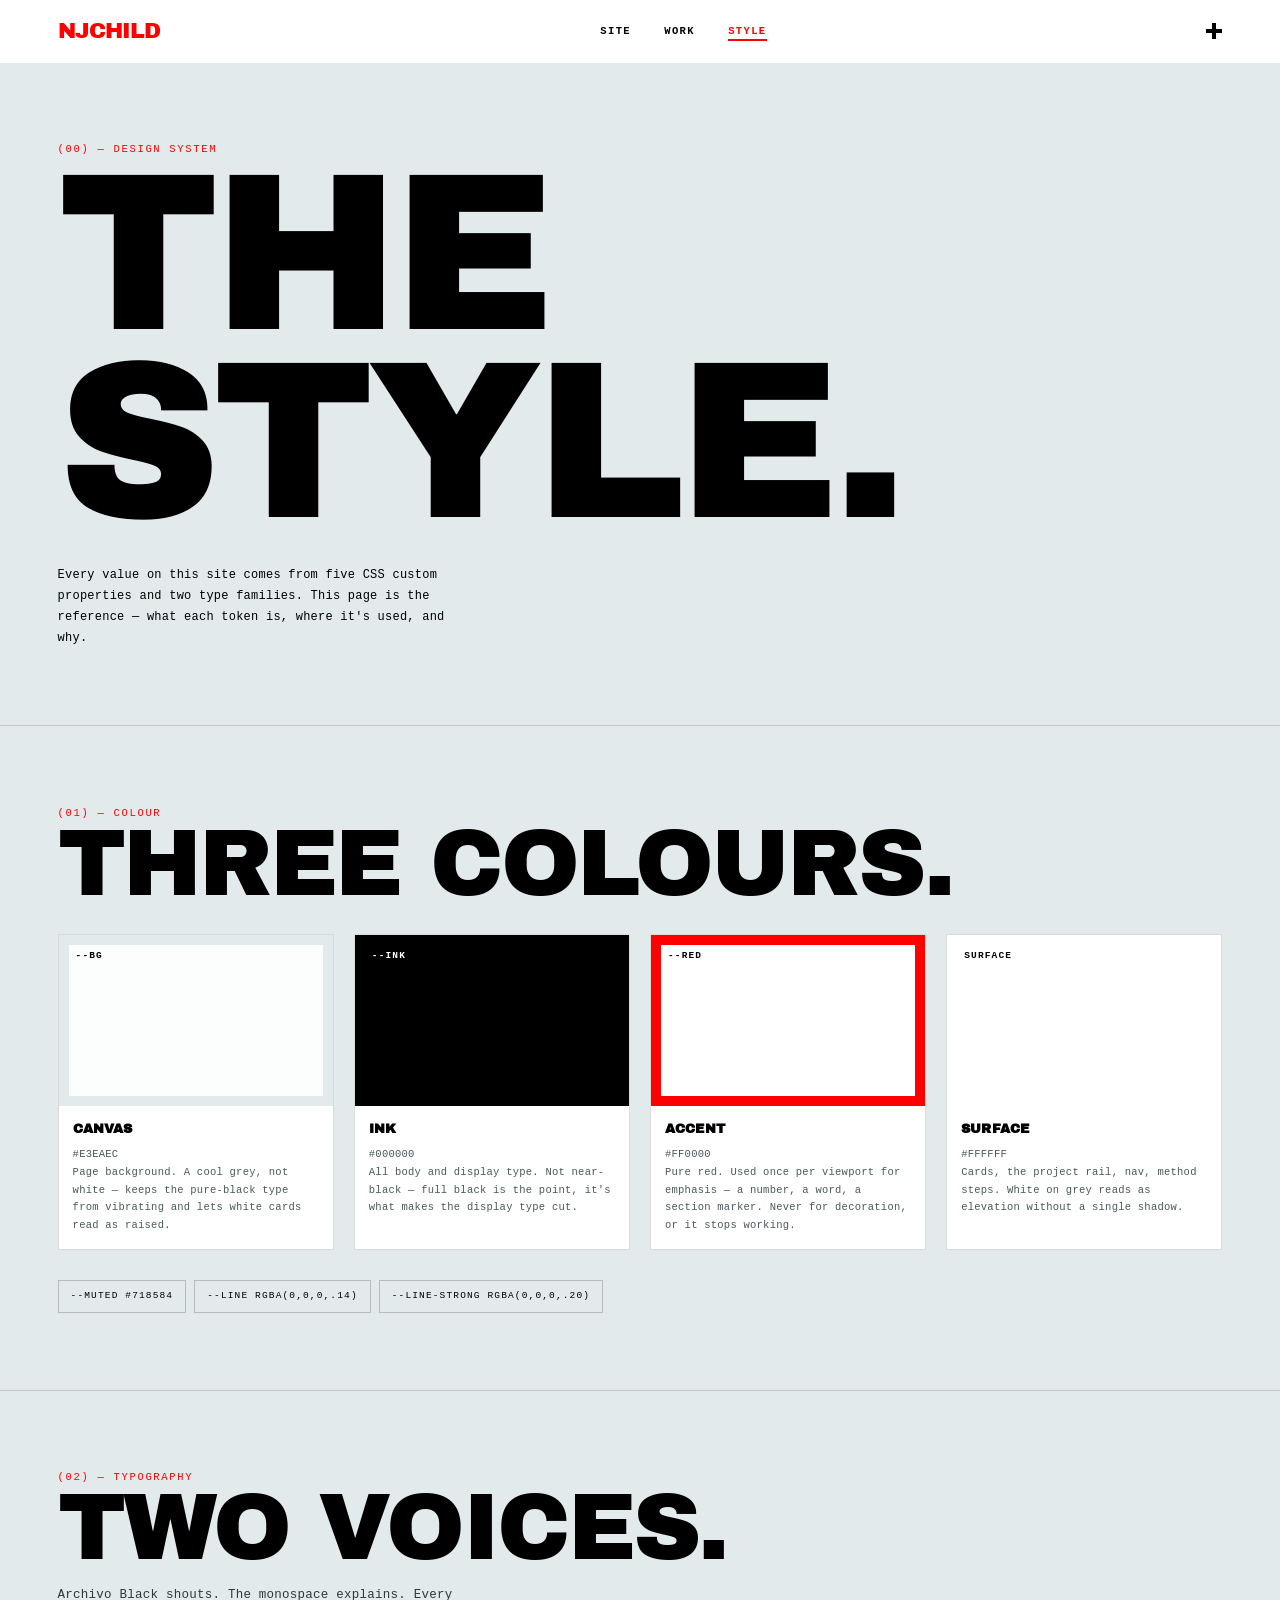
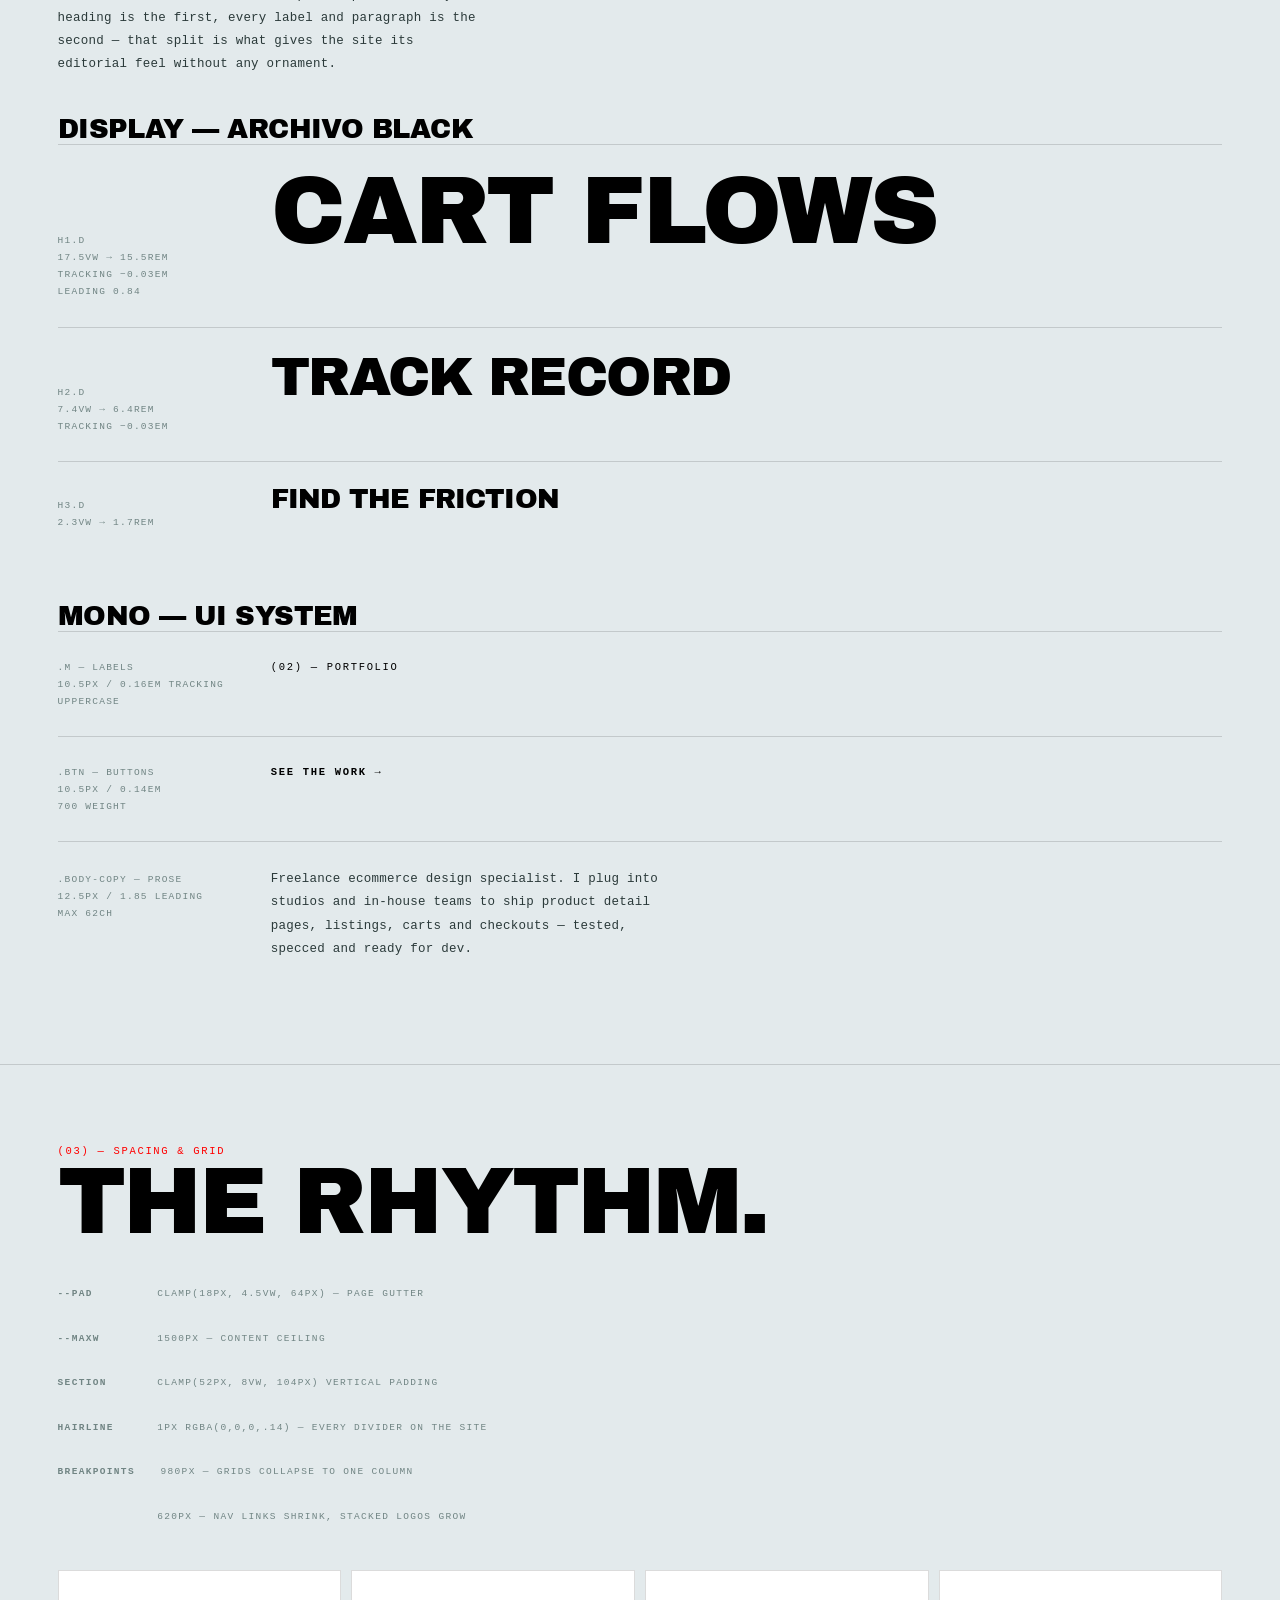
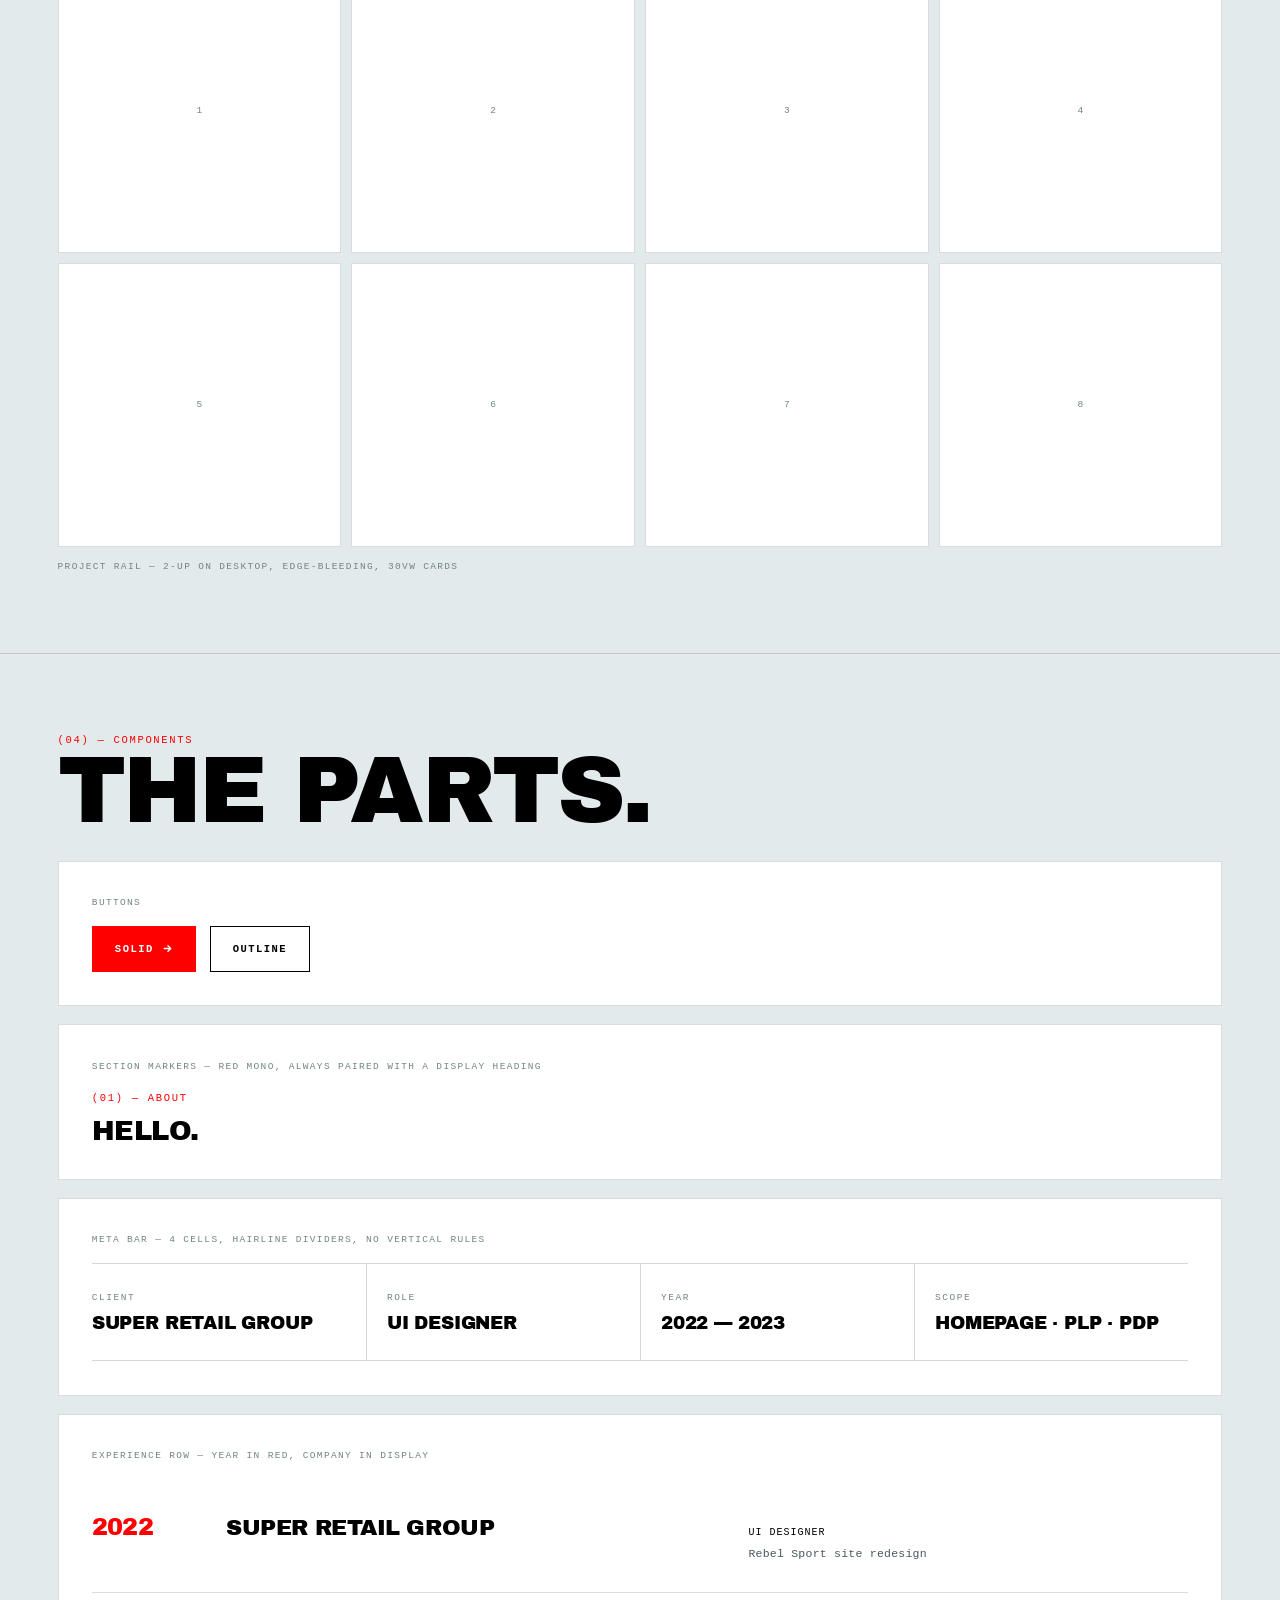
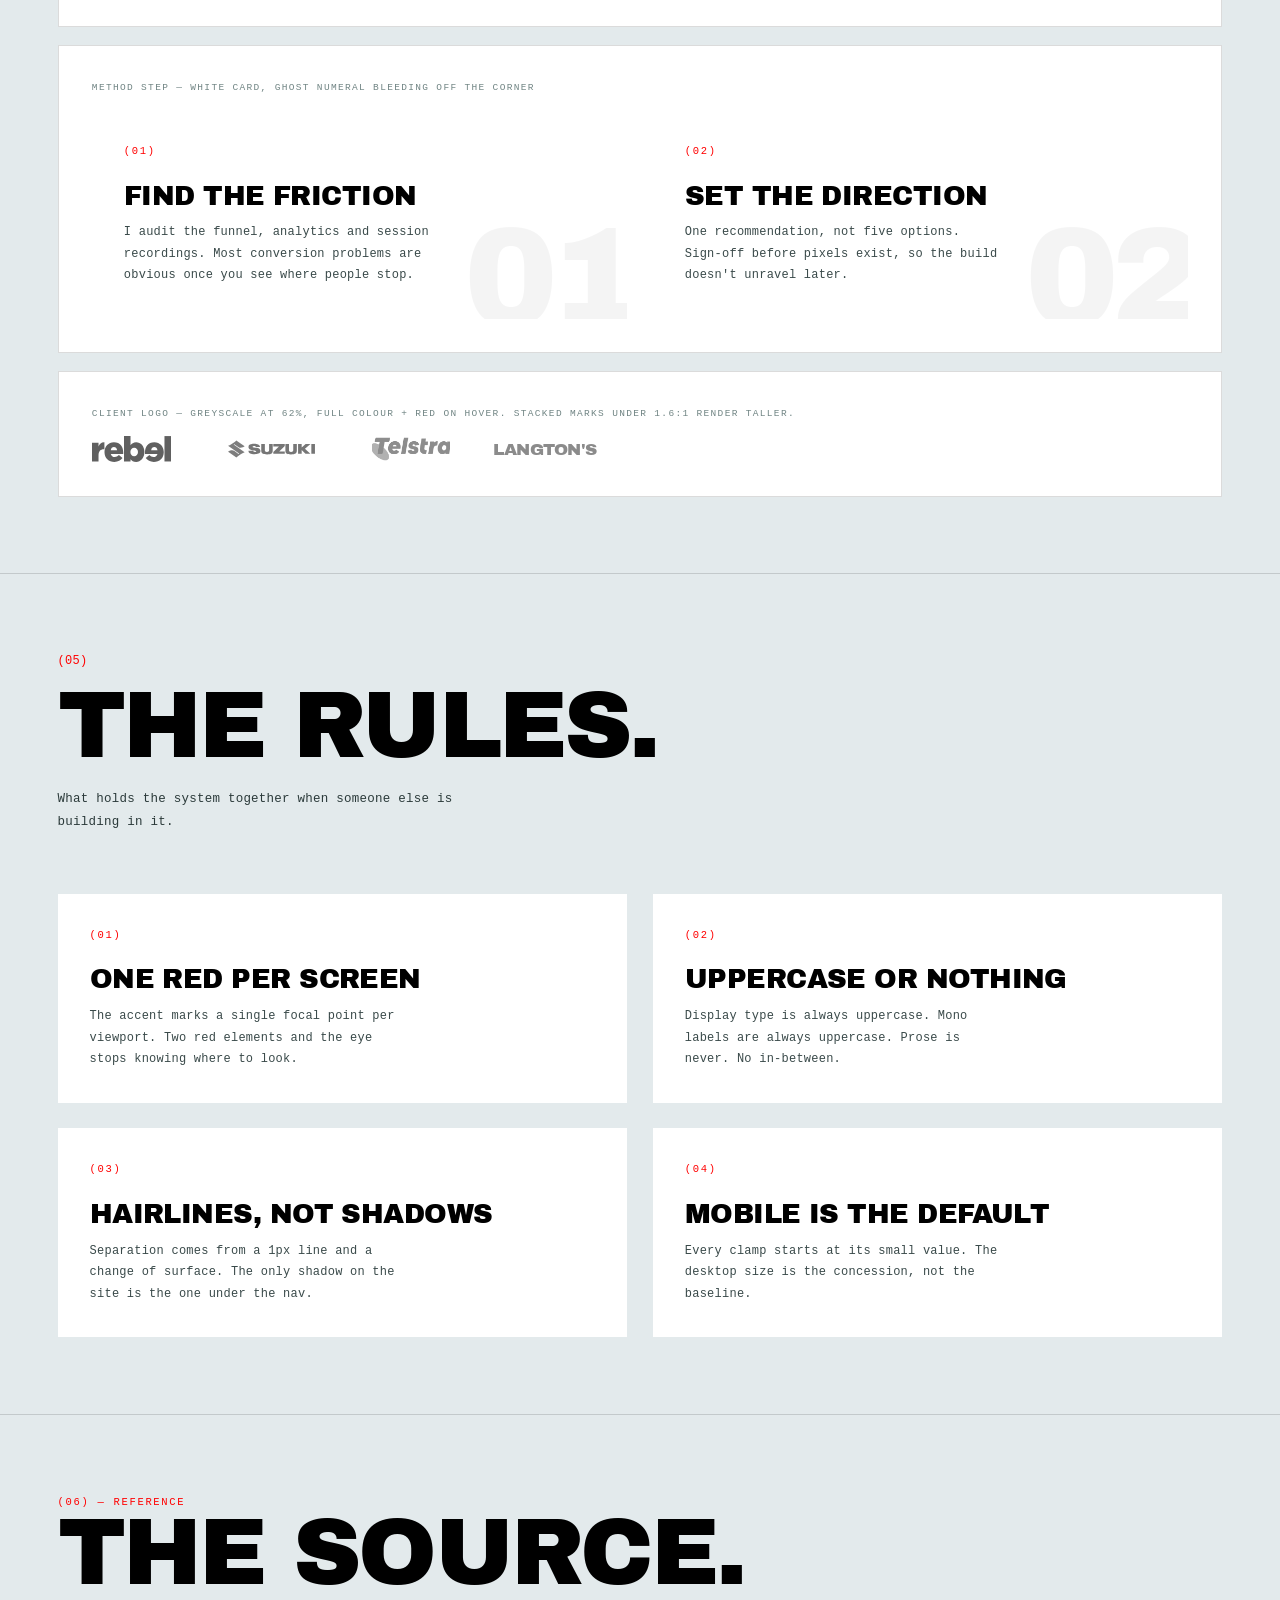
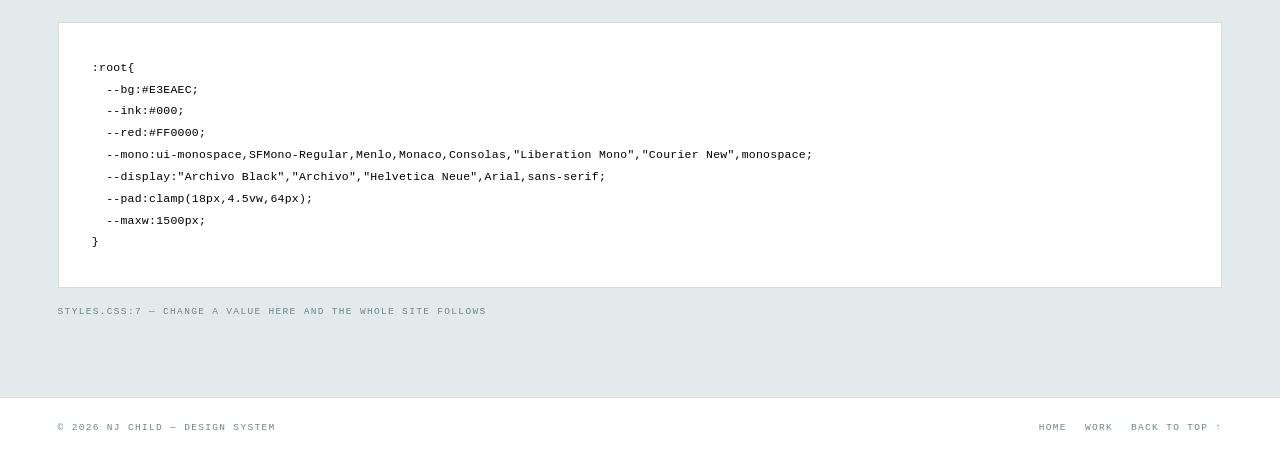
==== style.html @ f867e52c "Add design system / style guide page, link from footer" ====
<!doctype html>
<html lang="en">
<head>
<meta charset="utf-8" />
<meta name="viewport" content="width=device-width, initial-scale=1" />
<title>Design System — NJ Child</title>
<meta name="description" content="The design system behind the NJ Child portfolio: colour, typography, spacing, components and motion." />
<link rel="icon" href="favicon.svg" type="image/svg+xml" />
<meta name="theme-color" content="#E3EAEC" />
<link rel="preconnect" href="https://fonts.googleapis.com" />
<link rel="preconnect" href="https://fonts.gstatic.com" crossorigin />
<link href="https://fonts.googleapis.com/css2?family=Archivo+Black&family=Archivo:wght@400;500;600;700&display=swap" rel="stylesheet" />
<link rel="stylesheet" href="styles.css" />
<style>
/* ---- page-only additions for the style guide ---- */
.sg-sec{padding:clamp(44px,6vw,84px) 0;border-top:1px solid rgba(0,0,0,.14)}
.sg-sec:first-of-type{border-top:0}
.sg-label{margin-bottom:clamp(18px,2.4vw,30px)}

.swatch-grid{display:grid;grid-template-columns:repeat(auto-fit,minmax(190px,1fr));gap:clamp(12px,1.6vw,20px)}
.swatch{border:1px solid rgba(0,0,0,.14);background:#fff}
.swatch-chip{aspect-ratio:16/10;display:grid;place-items:end-start;padding:10px}
.swatch-chip b{font-family:var(--mono);font-size:9.5px;letter-spacing:.12em;text-transform:uppercase;background:rgba(255,255,255,.9);color:#000;padding:3px 7px}
.swatch-body{padding:12px 14px 14px}
.swatch-body strong{display:block;font-family:var(--display);text-transform:uppercase;font-size:13px;letter-spacing:.01em;margin-bottom:5px}
.swatch-body code{font-family:var(--mono);font-size:10.5px;color:#48595a;display:block;line-height:1.7}

.type-row{border-top:1px solid rgba(0,0,0,.14);padding:clamp(16px,2.2vw,26px) 0;display:grid;grid-template-columns:180px 1fr;gap:clamp(16px,2.6vw,36px);align-items:baseline}
@media(max-width:700px){.type-row{grid-template-columns:1fr;gap:6px}}
.type-meta{font-family:var(--mono);font-size:9.5px;letter-spacing:.13em;text-transform:uppercase;color:#718584;line-height:1.8}
.type-sample{overflow-wrap:anywhere}

.demo{border:1px solid rgba(0,0,0,.14);background:#fff;padding:clamp(20px,2.6vw,34px)}
.demo-row{display:flex;flex-wrap:wrap;gap:14px;align-items:center}
.demo + .demo{margin-top:clamp(12px,1.6vw,18px)}
.demo-cap{margin-top:16px;padding-top:12px;border-top:1px solid rgba(0,0,0,.1)}

.sg-bar{display:flex;align-items:center;gap:clamp(12px,2vw,26px);flex-wrap:wrap;padding:14px 0}
.sg-bar b{font-family:var(--mono);font-size:9.5px;letter-spacing:.14em;text-transform:uppercase;color:#718584;min-width:74px}

.grid-demo{display:grid;grid-template-columns:repeat(4,1fr);gap:10px}
.grid-demo div{background:#fff;border:1px solid rgba(0,0,0,.14);aspect-ratio:1;display:grid;place-items:center;font-family:var(--mono);font-size:9.5px;color:#718584}
@media(max-width:620px){.grid-demo{grid-template-columns:repeat(2,1fr)}}

.ramp{display:flex;flex-wrap:wrap;gap:8px}
.ramp span{
  font-family:var(--mono);font-size:9.5px;letter-spacing:.12em;text-transform:uppercase;
  border:1px solid rgba(0,0,0,.2);padding:7px 12px;
}
</style>
</head>
<body>

<header class="nav">
  <a class="nav-logo" href="index.html">NJCHILD</a>
  <nav aria-label="Primary">
    <ul class="nav-links">
      <li><a href="index.html">Site</a></li>
      <li><a href="index.html#work">Work</a></li>
      <li><a class="on" href="style.html">Style</a></li>
    </ul>
  </nav>
  <span class="px-mark" aria-hidden="true"></span>
</header>

<main>

  <!-- ============ INTRO ============ -->
  <section class="sg-sec">
    <div class="wrap">
      <span class="m red sg-label">(00) — Design system</span>
      <h1 class="d">The style.</h1>
      <p class="lede" style="margin-top:clamp(18px,2.4vw,28px);max-width:58ch">Every value on this site comes from five CSS custom properties and two type families. This page is the reference — what each token is, where it's used, and why.</p>
    </div>
  </section>

  <!-- ============ COLOUR ============ -->
  <section class="sg-sec">
    <div class="wrap">
      <div class="sg-label">
        <span class="m red">(01) — Colour</span>
        <h2 class="d">Three colours.</h2>
      </div>

      <div class="swatch-grid">
        <div class="swatch">
          <div class="swatch-chip" style="background:#E3EAEC"><b>--bg</b></div>
          <div class="swatch-body">
            <strong>Canvas</strong>
            <code>#E3EAEC</code>
            <code>Page background. A cool grey, not white — keeps the pure-black type from vibrating and lets white cards read as raised.</code>
          </div>
        </div>

        <div class="swatch">
          <div class="swatch-chip" style="background:#000"><b style="background:#000;color:#fff">--ink</b></div>
          <div class="swatch-body">
            <strong>Ink</strong>
            <code>#000000</code>
            <code>All body and display type. Not near-black — full black is the point, it's what makes the display type cut.</code>
          </div>
        </div>

        <div class="swatch">
          <div class="swatch-chip" style="background:#FF0000"><b style="background:#fff">--red</b></div>
          <div class="swatch-body">
            <strong>Accent</strong>
            <code>#FF0000</code>
            <code>Pure red. Used once per viewport for emphasis — a number, a word, a section marker. Never for decoration, or it stops working.</code>
          </div>
        </div>

        <div class="swatch">
          <div class="swatch-chip" style="background:#fff"><b>surface</b></div>
          <div class="swatch-body">
            <strong>Surface</strong>
            <code>#FFFFFF</code>
            <code>Cards, the project rail, nav, method steps. White on grey reads as elevation without a single shadow.</code>
          </div>
        </div>
      </div>

      <div class="ramp" style="margin-top:clamp(20px,2.6vw,30px)">
        <span>--muted #718584</span>
        <span>--line rgba(0,0,0,.14)</span>
        <span>--line-strong rgba(0,0,0,.20)</span>
      </div>
    </div>
  </section>

  <!-- ============ TYPE ============ -->
  <section class="sg-sec">
    <div class="wrap">
      <div class="sg-label">
        <span class="m red">(02) — Typography</span>
        <h2 class="d">Two voices.</h2>
        <p class="body-copy" style="margin-top:16px;max-width:56ch">Archivo Black shouts. The monospace explains. Every heading is the first, every label and paragraph is the second — that split is what gives the site its editorial feel without any ornament.</p>
      </div>

      <h3 class="d" style="margin:clamp(26px,3.4vw,40px) 0 0">Display — Archivo Black</h3>
      <div class="type-row">
        <span class="type-meta">h1.d<br />17.5vw → 15.5rem<br />tracking −0.03em<br />leading 0.84</span>
        <span class="d type-sample" style="font-size:clamp(2.6rem,9vw,6rem)">Cart flows</span>
      </div>
      <div class="type-row">
        <span class="type-meta">h2.d<br />7.4vw → 6.4rem<br />tracking −0.03em</span>
        <span class="d type-sample" style="font-size:clamp(1.6rem,5vw,3.4rem)">Track record</span>
      </div>
      <div class="type-row">
        <span class="type-meta">h3.d<br />2.3vw → 1.7rem</span>
        <span class="d type-sample" style="font-size:clamp(1.05rem,2.3vw,1.7rem)">Find the friction</span>
      </div>

      <h3 class="d" style="margin:clamp(30px,4vw,46px) 0 0">Mono — UI system</h3>
      <div class="type-row">
        <span class="type-meta">.m — labels<br />10.5px / 0.16em tracking<br />uppercase</span>
        <span class="m type-sample">(02) — Portfolio</span>
      </div>
      <div class="type-row">
        <span class="type-meta">.btn — buttons<br />10.5px / 0.14em<br />700 weight</span>
        <span class="m type-sample" style="font-weight:700">See the work →</span>
      </div>
      <div class="type-row">
        <span class="type-meta">.body-copy — prose<br />12.5px / 1.85 leading<br />max 62ch</span>
        <span class="body-copy type-sample" style="max-width:52ch">Freelance ecommerce design specialist. I plug into studios and in-house teams to ship product detail pages, listings, carts and checkouts — tested, specced and ready for dev.</span>
      </div>
    </div>
  </section>

  <!-- ============ SPACING ============ -->
  <section class="sg-sec">
    <div class="wrap">
      <div class="sg-label">
        <span class="m red">(03) — Spacing &amp; grid</span>
        <h2 class="d">The rhythm.</h2>
      </div>

      <div class="sg-bar"><b>--pad</b><span class="m-sm">clamp(18px, 4.5vw, 64px) — page gutter</span></div>
      <div class="sg-bar"><b>--maxw</b><span class="m-sm">1500px — content ceiling</span></div>
      <div class="sg-bar"><b>section</b><span class="m-sm">clamp(52px, 8vw, 104px) vertical padding</span></div>
      <div class="sg-bar"><b>hairline</b><span class="m-sm">1px rgba(0,0,0,.14) — every divider on the site</span></div>

      <div class="sg-bar"><b>breakpoints</b><span class="m-sm">980px — grids collapse to one column</span></div>
      <div class="sg-bar"><b></b><span class="m-sm">620px — nav links shrink, stacked logos grow</span></div>

      <div class="grid-demo" style="margin-top:clamp(20px,2.6vw,30px)">
        <div>1</div><div>2</div><div>3</div><div>4</div>
        <div>5</div><div>6</div><div>7</div><div>8</div>
      </div>
      <p class="m-sm" style="margin-top:12px">Project rail — 2-up on desktop, edge-bleeding, 30vw cards</p>
    </div>
  </section>

  <!-- ============ COMPONENTS ============ -->
  <section class="sg-sec">
    <div class="wrap">
      <div class="sg-label">
        <span class="m red">(04) — Components</span>
        <h2 class="d">The parts.</h2>
      </div>

      <div class="demo">
        <span class="m-sm" style="display:block;margin-bottom:14px">Buttons</span>
        <div class="demo-row">
          <a class="btn btn-solid" href="#">Solid <svg viewBox="0 0 24 24" fill="none" stroke="currentColor" stroke-width="3" stroke-linecap="round" stroke-linejoin="round"><path d="M5 12h14M13 6l6 6-6 6"/></svg></a>
          <a class="btn" href="#">Outline</a>
        </div>
      </div>

      <div class="demo">
        <span class="m-sm" style="display:block;margin-bottom:14px">Section markers — red mono, always paired with a display heading</span>
        <span class="m red" style="display:block">(01) — About</span>
        <h3 class="d" style="margin-top:10px">Hello.</h3>
      </div>

      <div class="demo">
        <span class="m-sm" style="display:block;margin-bottom:14px">Meta bar — 4 cells, hairline dividers, no vertical rules</span>
        <dl class="meta-bar" style="margin-top:0">
          <div><dt>Client</dt><dd>Super Retail Group</dd></div>
          <div><dt>Role</dt><dd>UI Designer</dd></div>
          <div><dt>Year</dt><dd>2022 — 2023</dd></div>
          <div><dt>Scope</dt><dd>Homepage · PLP · PDP</dd></div>
        </dl>
      </div>

      <div class="demo">
        <span class="m-sm" style="display:block;margin-bottom:14px">Experience row — year in red, company in display</span>
        <div class="xp" style="border-top:0">
          <div class="xp-row">
            <span class="xp-year">2022</span>
            <span class="xp-co">Super Retail Group</span>
            <span class="xp-role"><b>UI Designer</b>Rebel Sport site redesign</span>
          </div>
        </div>
      </div>

      <div class="demo">
        <span class="m-sm" style="display:block;margin-bottom:14px">Method step — white card, ghost numeral bleeding off the corner</span>
        <div class="steps">
          <div class="step">
            <span class="step-ghost" aria-hidden="true">01</span>
            <span class="m red step-n">(01)</span>
            <h3 class="d">Find the friction</h3>
            <p>I audit the funnel, analytics and session recordings. Most conversion problems are obvious once you see where people stop.</p>
          </div>
          <div class="step">
            <span class="step-ghost" aria-hidden="true">02</span>
            <span class="m red step-n">(02)</span>
            <h3 class="d">Set the direction</h3>
            <p>One recommendation, not five options. Sign-off before pixels exist, so the build doesn't unravel later.</p>
          </div>
        </div>
      </div>

      <div class="demo">
        <span class="m-sm" style="display:block;margin-bottom:14px">Client logo — greyscale at 62%, full colour + red on hover. Stacked marks under 1.6:1 render taller.</span>
        <ul class="logos" style="margin:0">
          <li data-logo="rebel-sport"><span>Rebel Sport</span></li>
          <li data-logo="suzuki"><span>Suzuki</span></li>
          <li data-logo="telstra"><span>Telstra</span></li>
          <li data-logo="langtons"><span>Langton's</span></li>
        </ul>
      </div>
    </div>
  </section>

  <!-- ============ PRINCIPLES ============ -->
  <section class="sg-sec">
    <div class="wrap">
      <div class="sec-head">
        <span class="sec-num">(05)</span>
        <div>
          <h2 class="d">The rules.</h2>
          <p class="body-copy sec-sub">What holds the system together when someone else is building in it.</p>
        </div>
      </div>

      <div class="steps">
        <div class="step">
          <span class="m red step-n">(01)</span>
          <h3 class="d">One red per screen</h3>
          <p>The accent marks a single focal point per viewport. Two red elements and the eye stops knowing where to look.</p>
        </div>
        <div class="step">
          <span class="m red step-n">(02)</span>
          <h3 class="d">Uppercase or nothing</h3>
          <p>Display type is always uppercase. Mono labels are always uppercase. Prose is never. No in-between.</p>
        </div>
        <div class="step">
          <span class="m red step-n">(03)</span>
          <h3 class="d">Hairlines, not shadows</h3>
          <p>Separation comes from a 1px line and a change of surface. The only shadow on the site is the one under the nav.</p>
        </div>
        <div class="step">
          <span class="m red step-n">(04)</span>
          <h3 class="d">Mobile is the default</h3>
          <p>Every clamp starts at its small value. The desktop size is the concession, not the baseline.</p>
        </div>
      </div>
    </div>
  </section>

  <!-- ============ TOKENS ============ -->
  <section class="sg-sec">
    <div class="wrap">
      <div class="sg-label">
        <span class="m red">(06) — Reference</span>
        <h2 class="d">The source.</h2>
      </div>
      <div class="demo">
        <pre style="font-family:var(--mono);font-size:11.5px;line-height:1.9;margin:0;overflow-x:auto">:root{
  --bg:#E3EAEC;
  --ink:#000;
  --red:#FF0000;
  --mono:ui-monospace,SFMono-Regular,Menlo,Monaco,Consolas,"Liberation Mono","Courier New",monospace;
  --display:"Archivo Black","Archivo","Helvetica Neue",Arial,sans-serif;
  --pad:clamp(18px,4.5vw,64px);
  --maxw:1500px;
}</pre>
      </div>
      <p class="m-sm" style="margin-top:16px">styles.css:7 — change a value here and the whole site follows</p>
    </div>
  </section>

</main>

<footer>
  <div class="foot-in">
    <span>© 2026 NJ Child — Design System</span>
    <ul class="foot-links">
      <li><a href="index.html">Home</a></li>
      <li><a href="index.html#work">Work</a></li>
      <li><a href="index.html#hero">Back to top ↑</a></li>
    </ul>
  </div>
</footer>

<script>
(function(){
  var EXTS = ['svg', 'avif', 'png', 'webp', 'jpg', 'jpeg'];
  document.querySelectorAll('[data-logo]').forEach(function (li) {
    var slug = li.getAttribute('data-logo');
    (function tryAt (i) {
      if (i >= EXTS.length) return;
      var img = new Image();
      img.alt = '';
      img.onload = function () {
        li.prepend(img);
        img.loading = 'lazy';
        li.classList.add('has-img');
        if (img.naturalWidth / img.naturalHeight < 1.6) li.classList.add('is-stacked');
      };
      img.onerror = function () { tryAt(i + 1); };
      img.src = 'images/logos/' + slug + '.' + EXTS[i];
    })(0);
  });
})();
</script>

</body>
</html>
---- styles.css ----
/* =========================================================
   NJ CHILD — Freelance Ecommerce Design Specialist
   Design system matched to reference:
   bg #E3EAEC · accent #FF0000 · Archivo Black display · mono body
   ========================================================= */

:root{
  --bg:#E3EAEC;
  --ink:#000;
  --red:#FF0000;
  --mono:ui-monospace,SFMono-Regular,Menlo,Monaco,Consolas,"Liberation Mono","Courier New",monospace;
  --display:"Archivo Black","Archivo","Helvetica Neue",Arial,sans-serif;
  --pad:clamp(18px,4.5vw,64px);
  --maxw:1500px;
}

*{box-sizing:border-box;margin:0;padding:0}
html{scroll-behavior:smooth;-webkit-text-size-adjust:100%}
body{
  background:var(--bg);color:var(--ink);
  font-family:var(--mono);font-size:12px;line-height:1.75;
  letter-spacing:.02em;overflow-x:hidden;
  -webkit-font-smoothing:antialiased;
}
img{max-width:100%;display:block}
a{color:inherit;text-decoration:none}
button{font:inherit;color:inherit}
::selection{background:var(--red);color:#fff}

/* display type — the signature look */
.d{
  font-family:var(--display);font-weight:400;text-transform:uppercase;
  letter-spacing:-.03em;line-height:.84;word-break:break-word;
}
h1.d{font-size:clamp(3.4rem,17.5vw,15.5rem)}
h2.d{font-size:clamp(2.1rem,7.4vw,6.4rem)}
h3.d{font-size:clamp(1.05rem,2.3vw,1.7rem);letter-spacing:-.02em;line-height:1.02}
sup.reg{font-size:.13em;vertical-align:super;color:var(--red);letter-spacing:0;margin-left:.02em}

/* mono utility type */
.m{font-family:var(--mono);text-transform:uppercase;letter-spacing:.16em;font-size:10.5px}
.m-sm{font-family:var(--mono);text-transform:uppercase;letter-spacing:.14em;font-size:9.5px;color:#718584}
.red{color:var(--red)}
.body-copy{font-size:12.5px;line-height:1.85;color:#2b3a3a;max-width:52ch}
.body-copy+.body-copy{margin-top:1.1em}

.wrap{max-width:var(--maxw);margin:0 auto;padding-inline:var(--pad)}
.sr{position:absolute;width:1px;height:1px;overflow:hidden;clip:rect(0 0 0 0);white-space:nowrap}

/* ---------- NAV ---------- */
.nav{
  position:sticky;top:0;z-index:60;background:#fff;
  display:flex;align-items:center;justify-content:space-between;
  padding:12px var(--pad);gap:20px;
}
.nav-logo{
  font-family:var(--display);font-size:clamp(15px,2.2vw,22px);
  text-transform:uppercase;letter-spacing:-.04em;color:var(--red);flex:none;
}
.nav-links{display:flex;gap:clamp(14px,2.6vw,34px);list-style:none}
.nav-links a{
  font-family:var(--mono);text-transform:uppercase;letter-spacing:.13em;
  font-size:10.5px;font-weight:700;color:var(--ink);position:relative;padding-block:3px;
  transition:color .2s;
}
.nav-links a::after{
  content:"";position:absolute;left:0;bottom:-1px;height:2px;width:0;
  background:var(--red);transition:width .25s cubic-bezier(.2,.8,.2,1);
}
.nav-links a:hover,.nav-links a.on{color:var(--red)}
.nav-links a:hover::after,.nav-links a.on::after{width:100%}
.px-mark{width:16px;height:16px;flex:none;position:relative}
.px-mark::before,.px-mark::after{
  content:"";position:absolute;background:var(--ink);
}
.px-mark::before{left:0;top:6px;width:16px;height:4px}
.px-mark::after{left:6px;top:0;width:4px;height:16px}

/* ---------- HERO ---------- */
.hero{position:relative;padding:clamp(40px,6vw,80px) 0 clamp(28px,4vw,52px);overflow:hidden}
.hero h1{position:relative;z-index:2}

h2.hero-headline{
  font-size:clamp(1.05rem,2.9vw,2.35rem);line-height:1.06;letter-spacing:-.02em;
  max-width:34ch;margin:clamp(26px,3.4vw,44px) 0 0 auto;
  text-align:right;position:relative;z-index:4;
}
h2.hero-headline .red{color:var(--red)}
.hero-cta{display:flex;flex-wrap:wrap;gap:10px;margin-top:clamp(26px,3.4vw,44px)}

.btn{
  display:inline-flex;align-items:center;gap:8px;cursor:pointer;
  font-family:var(--mono);text-transform:uppercase;letter-spacing:.14em;
  font-size:10.5px;font-weight:700;padding:13px 22px;
  border:1.5px solid var(--ink);background:transparent;color:var(--ink);
  transition:background .2s,color .2s,border-color .2s,transform .2s;
}
.btn:hover{background:var(--ink);color:var(--bg)}
.btn-solid{background:var(--red);border-color:var(--red);color:#fff}
.btn-solid:hover{background:var(--ink);border-color:var(--ink);color:var(--bg)}
.btn svg{width:11px;height:11px}

.scroll-cue{
  display:flex;flex-direction:column;align-items:center;gap:8px;
  margin-top:clamp(34px,5vw,60px);font-family:var(--mono);
  text-transform:uppercase;letter-spacing:.28em;font-size:9.5px;color:#718584;
}
.scroll-cue i{width:9px;height:9px;background:#a9b9b9;display:block;animation:dn 1.8s ease-in-out infinite}
@keyframes dn{0%,100%{transform:translateY(0);opacity:.45}50%{transform:translateY(7px);opacity:1}}

/* ---------- SECTIONS ---------- */
section{position:relative;padding:clamp(52px,8vw,104px) 0}
.sec-head{margin-bottom:clamp(30px,5vw,60px)}
.sec-num{color:var(--red);margin-bottom:14px;display:block}
.sec-sub{margin-top:clamp(14px,2vw,22px);max-width:60ch}
.hr{height:1px;background:rgba(0,0,0,.14);border:0}

/* ---------- ABOUT ---------- */
.about-cols{display:grid;grid-template-columns:1.15fr .85fr;gap:clamp(24px,4vw,64px);align-items:start}
.about-copy h3.d{margin-bottom:clamp(16px,2vw,24px)}
.about-body{display:grid;grid-template-columns:1fr 1fr;gap:clamp(18px,3vw,40px)}
.frame{
  background:#fff;padding:clamp(10px,1.4vw,18px);
}
.frame-in{
  aspect-ratio:4/5;background:linear-gradient(150deg,#d3dade,#b9c3c6);
  display:grid;place-items:center;overflow:hidden;
}
.frame-in span{
  font-family:var(--display);font-size:clamp(3rem,9vw,6.5rem);
  text-transform:uppercase;letter-spacing:-.05em;color:rgba(0,0,0,.14);
}
/* client logo strip — uses real logo files when present, wordmark otherwise */
.client-strip{margin-top:clamp(30px,4vw,52px);padding-top:24px;border-top:1px solid rgba(0,0,0,.14)}
.client-label{display:block;margin-bottom:18px}
.logos{
  list-style:none;display:flex;flex-wrap:wrap;
  gap:clamp(16px,2.6vw,38px) clamp(20px,3.4vw,48px);
  align-items:center;
}
.logos li{display:flex;align-items:center;min-height:26px}
.logos img{
  height:clamp(18px,2vw,26px);width:auto;object-fit:contain;
  filter:grayscale(1) contrast(1.15);opacity:.62;
  transition:opacity .2s,filter .2s;
}
.logos li.is-stacked img{height:clamp(26px,3vw,36px)}
.logos li:hover img{opacity:1;filter:grayscale(0) contrast(1)}
.logos span{
  font-family:var(--display);text-transform:uppercase;
  font-size:clamp(11px,1.45vw,17px);letter-spacing:-.03em;line-height:1;
  color:var(--ink);opacity:.55;white-space:nowrap;
  transition:opacity .2s,color .2s;
}
.logos li:hover span{opacity:1;color:var(--red)}
/* once a real logo file loads, hide the text wordmark */
.logos li.has-img span{display:none}
.logos li:not(.has-img) span{opacity:.45}

/* ---------- WORK — horizontal rail ---------- */
.rail-wrap{margin-inline:calc(var(--pad) * -1);padding-inline:var(--pad)}
.rail{
  display:flex;gap:clamp(12px,1.6vw,22px);
  overflow-x:auto;scroll-snap-type:x mandatory;
  padding-bottom:14px;scrollbar-width:thin;
  scrollbar-color:rgba(0,0,0,.3) transparent;
}
.rail::-webkit-scrollbar{height:5px}
.rail::-webkit-scrollbar-track{background:rgba(0,0,0,.08)}
.rail::-webkit-scrollbar-thumb{background:var(--red)}
.rail-item{flex:none;width:clamp(230px,30vw,420px);scroll-snap-align:start;position:relative}
/* the shot link stretches over the whole card, so title + blurb are clickable too */
.rail-shot{position:static}
.rail-shot::after{content:"";position:absolute;inset:0;z-index:3}
.rail-shot:focus-visible::after{outline:2px solid var(--red);outline-offset:3px}
.rail-shot{
  display:block;aspect-ratio:1;background:#fff;padding:clamp(8px,1.1vw,14px);
  transition:transform .3s cubic-bezier(.2,.8,.2,1);
}
.rail-item:hover .rail-shot{transform:translateY(-5px)}
.rail-in{
  aspect-ratio:1;position:relative;display:grid;place-items:center;overflow:hidden;
  background:linear-gradient(150deg,#cfd8db,#aab6ba);
  font-family:var(--display);font-size:clamp(1.6rem,4vw,2.6rem);
  text-transform:uppercase;letter-spacing:-.04em;color:rgba(0,0,0,.2);
  text-align:center;padding:10px;
}
.rail-in img{position:absolute;inset:0;width:100%;height:100%;object-fit:cover;z-index:1}
.rail-in:has(img){font-size:0;padding:0}
.rail-cap{display:flex;flex-wrap:wrap;gap:5px;align-items:center;margin-top:12px}
.rail-cap b{
  font-family:var(--display);font-size:12.5px;text-transform:uppercase;
  letter-spacing:.01em;font-weight:400;
}
.rail-cap span{font-family:var(--mono);text-transform:uppercase;letter-spacing:.13em;font-size:9px;color:#718584}
.rail-desc{margin-top:6px;font-size:11.5px;line-height:1.7;color:#2b3a3a;max-width:40ch}
.rail-go{
  flex:none;margin-left:auto;font-style:normal;font-family:var(--mono);
  text-transform:uppercase;letter-spacing:.13em;font-size:9px;
  color:var(--red);opacity:0;transform:translateX(-4px);
  transition:opacity .2s,transform .2s;
}
.rail-item:hover .rail-go,.rail-shot:focus-visible~.rail-cap .rail-go{opacity:1;transform:none}
.rail-hint{margin-top:18px}
.rail-item .rail-cap{transition:color .2s}
.rail-item:hover .rail-cap b{color:var(--red)}

/* ---------- CASE STUDY PAGES ---------- */
.case-nav{
  display:flex;justify-content:space-between;align-items:center;gap:16px;
  padding:20px var(--pad);background:#fff;border-bottom:1px solid var(--line);
}
.case-nav a{
  font-family:var(--mono);text-transform:uppercase;letter-spacing:.14em;
  font-size:10.5px;font-weight:700;transition:color .2s;
}
.case-nav a:hover{color:var(--red)}
.case-nav .mid{color:#718584}

.case-hero{padding:clamp(34px,5vw,64px) 0 clamp(26px,3.4vw,44px)}
.case-hero h1{margin-top:clamp(14px,2vw,22px)}
.case-hero .case-sub{
  margin-top:clamp(18px,2.4vw,30px);max-width:58ch;
}

.meta-bar{
  display:grid;grid-template-columns:repeat(4,1fr);
  border-top:1px solid rgba(0,0,0,.16);border-bottom:1px solid rgba(0,0,0,.16);
}
.meta-bar div{padding:clamp(16px,2.2vw,26px) clamp(10px,1.6vw,20px);border-left:1px solid rgba(0,0,0,.16)}
.meta-bar div:first-child{border-left:0;padding-left:0}
.meta-bar dt{
  font-family:var(--mono);text-transform:uppercase;letter-spacing:.16em;
  font-size:9.5px;color:#718584;margin-bottom:7px;
}
.meta-bar dd{
  font-family:var(--display);text-transform:uppercase;
  font-size:clamp(.85rem,1.7vw,1.15rem);letter-spacing:-.01em;line-height:1.15;margin:0;
}

.case-sec{padding:clamp(38px,6vw,80px) 0}
.case-sec h2{margin-bottom:clamp(16px,2.4vw,26px)}
.case-sec .body-copy{max-width:62ch}

.shots{display:grid;grid-template-columns:repeat(2,1fr);gap:clamp(12px,1.8vw,22px);margin-top:clamp(20px,3vw,34px)}
.shots.one{grid-template-columns:1fr}
.shot-cell{
  background:#fff;padding:clamp(9px,1.2vw,16px);
  transition:transform .3s cubic-bezier(.2,.8,.2,1);
}
.shot-cell:hover{transform:translateY(-4px)}
.shot-cell-in{
  aspect-ratio:4/3;position:relative;overflow:hidden;
  background:linear-gradient(150deg,#cfd8db,#aab6ba);
  display:grid;place-items:center;text-align:center;padding:12px;
}
.shot-cell-in img{position:absolute;inset:0;width:100%;height:100%;object-fit:cover;z-index:1}
.shot-cell-in .shot-file{
  font-family:var(--mono);text-transform:uppercase;letter-spacing:.12em;
  font-size:10px;color:rgba(0,0,0,.34);
}
/* real image present → hide the filename placeholder */
.shot-cell-in:has(img) .shot-file{display:none}
.shot-cell figcaption{
  font-family:var(--mono);text-transform:uppercase;letter-spacing:.12em;
  font-size:9px;color:#718584;margin-top:10px;
}

.approach{display:grid;grid-template-columns:repeat(2,1fr);gap:clamp(14px,2vw,26px);margin-top:clamp(20px,3vw,34px)}
.approach div{background:#fff;padding:clamp(18px,2.4vw,28px)}
.approach .m.red{display:block;margin-bottom:14px}
.approach p{font-size:12px;line-height:1.8;color:#3a4a4a;margin-top:10px}

.outcome{background:#fff;padding:clamp(24px,3.4vw,44px);margin-top:clamp(20px,3vw,34px)}
.outcome ul{list-style:none;margin-top:18px;display:grid;gap:14px}
.outcome li{
  display:grid;grid-template-columns:auto 1fr;gap:14px;align-items:start;
  font-size:12.5px;line-height:1.8;color:#2b3a3a;
  padding-top:14px;border-top:1px solid rgba(0,0,0,.12);
}
.outcome li:first-child{padding-top:0;border-top:0}
.outcome li b{color:var(--red);font-family:var(--display);font-size:13px;letter-spacing:0}

.case-foot{
  display:flex;flex-wrap:wrap;justify-content:space-between;align-items:center;gap:16px;
  padding:clamp(26px,4vw,44px) 0 0;margin-top:clamp(26px,4vw,48px);
  border-top:1px solid rgba(0,0,0,.16);
}
.case-foot a{
  font-family:var(--display);text-transform:uppercase;
  font-size:clamp(1.1rem,3vw,2rem);letter-spacing:-.03em;line-height:1;
  transition:color .2s;
}
.case-foot a:hover{color:var(--red)}

@media(max-width:760px){
  .meta-bar{grid-template-columns:1fr 1fr}
  .meta-bar div:nth-child(odd){border-left:0;padding-left:0}
  .meta-bar div:nth-child(n+3){border-top:1px solid rgba(0,0,0,.16)}
  .shots,.approach{grid-template-columns:1fr}
  .case-nav .mid{display:none}
}

/* ---------- EXPERIENCE ---------- */
.xp{border-top:1px solid rgba(0,0,0,.14)}
.xp-row{
  display:grid;grid-template-columns:96px 1.1fr 1fr;gap:clamp(14px,3vw,40px);
  align-items:baseline;padding:clamp(18px,2.4vw,28px) 0;
  border-bottom:1px solid rgba(0,0,0,.14);
  transition:background .2s,padding-left .25s;
}
.xp-row:hover{background:rgba(255,255,255,.5);padding-left:14px}
.xp-year{font-family:var(--display);font-size:clamp(1rem,2.2vw,1.5rem);letter-spacing:-.03em;color:var(--red)}
.xp-co{font-family:var(--display);font-size:clamp(.95rem,2.1vw,1.4rem);text-transform:uppercase;letter-spacing:-.02em;line-height:1}
.xp-role{font-size:11.5px;line-height:1.7;color:#48595a}
.xp-role b{display:block;color:var(--ink);font-weight:400;letter-spacing:.1em;text-transform:uppercase;font-size:10px;margin-bottom:3px}

/* ---------- METHOD ---------- */
.steps{display:grid;grid-template-columns:repeat(2,1fr);gap:clamp(14px,2vw,26px)}
.step{
  background:#fff;padding:clamp(20px,2.6vw,32px);
  position:relative;overflow:hidden;
  transition:transform .28s cubic-bezier(.2,.8,.2,1);
}
.step:hover{transform:translateY(-4px)}
.step-n{color:var(--red);display:block;margin-bottom:clamp(14px,2vw,22px)}
.step p{margin-top:12px;font-size:12px;line-height:1.8;color:#3a4a4a;max-width:44ch}
.step-ghost{
  position:absolute;right:-8px;bottom:-30px;pointer-events:none;
  font-family:var(--display);font-size:clamp(5rem,11vw,10rem);
  letter-spacing:-.06em;line-height:1;color:rgba(0,0,0,.045);
}

/* ---------- CONTACT ---------- */
.contact{background:#fff}
.contact-grid{display:grid;grid-template-columns:1.1fr .9fr;gap:clamp(26px,4vw,64px);align-items:start}
.contact-list{list-style:none;margin-top:clamp(24px,3vw,40px);border-top:1px solid rgba(0,0,0,.14)}
.contact-list a{
  display:flex;align-items:baseline;gap:16px;padding:16px 0;
  border-bottom:1px solid rgba(0,0,0,.14);
  font-family:var(--display);font-size:clamp(.95rem,2.5vw,1.55rem);
  text-transform:uppercase;letter-spacing:-.02em;line-height:1.1;
  transition:color .2s,padding-left .22s;word-break:break-word;
}
.contact-list a:hover{color:var(--red);padding-left:12px}
.contact-list small{
  font-family:var(--mono);text-transform:uppercase;letter-spacing:.15em;
  font-size:9.5px;color:#718584;min-width:70px;flex:none;font-weight:400;
}
.contact-box{background:var(--bg);padding:clamp(20px,2.6vw,32px)}
.contact-box ol{margin:16px 0 0;padding-left:18px;font-size:11.5px;line-height:1.9;color:#2b3a3a}
.contact-box li{margin-bottom:6px}
.contact-box .note{margin-top:20px;font-size:11px;line-height:1.8;color:#48595a}

/* ---------- FOOTER ---------- */
footer{background:#fff;border-top:1px solid rgba(0,0,0,.14);padding:22px 0}
.foot-in{
  max-width:var(--maxw);margin:0 auto;padding-inline:var(--pad);
  display:flex;flex-wrap:wrap;gap:14px;align-items:center;justify-content:space-between;
  font-family:var(--mono);text-transform:uppercase;letter-spacing:.14em;font-size:9.5px;
  color:#718584;
}
.foot-links{display:flex;gap:18px;list-style:none}
.foot-links a{transition:color .2s}
.foot-links a:hover{color:var(--red)}

/* ---------- reveal ---------- */
.rv{opacity:0;transform:translateY(20px);transition:opacity .65s cubic-bezier(.2,.8,.2,1),transform .65s cubic-bezier(.2,.8,.2,1)}
.rv.in{opacity:1;transform:none}

/* ---------- responsive ---------- */
@media(max-width:980px){
  .about-cols,.contact-grid,.about-body{grid-template-columns:1fr}
  .hero-headline{margin-top:clamp(22px,3vw,34px);max-width:none}
  .xp-row{grid-template-columns:78px 1fr;row-gap:5px}
  .xp-role{grid-column:2}
  .steps{grid-template-columns:1fr}
}
@media(max-width:620px){
  .nav-links{gap:12px}
  .nav-links a{font-size:9px;letter-spacing:.08em}
  .px-mark{display:none}
  .contact-list a{flex-direction:column;gap:4px}
  .contact-list small{min-width:0}
  .rail-item{width:74vw}
}
@media(prefers-reduced-motion:reduce){
  html{scroll-behavior:auto}
  .rv{opacity:1;transform:none;transition:none}
  .scroll-cue i{animation:none}
  *{transition-duration:.01ms!important;animation-duration:.01ms!important}
}
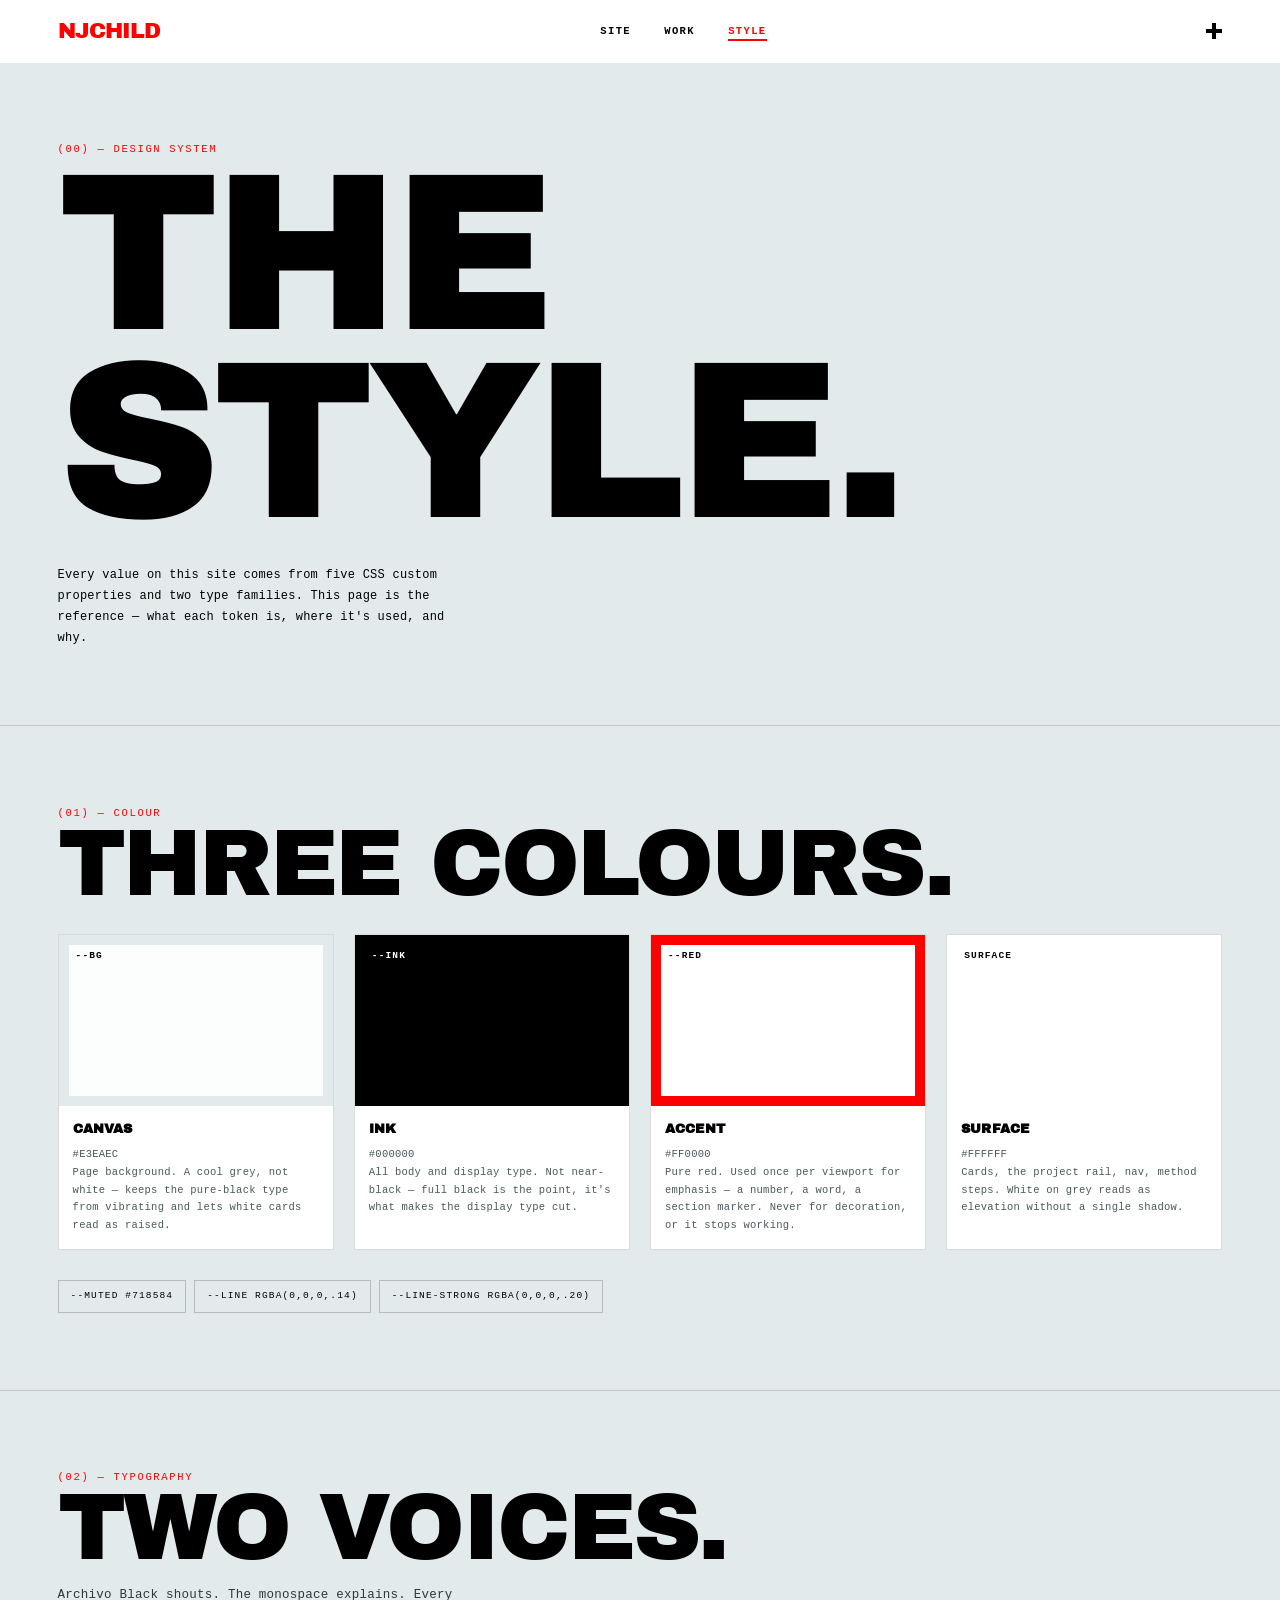
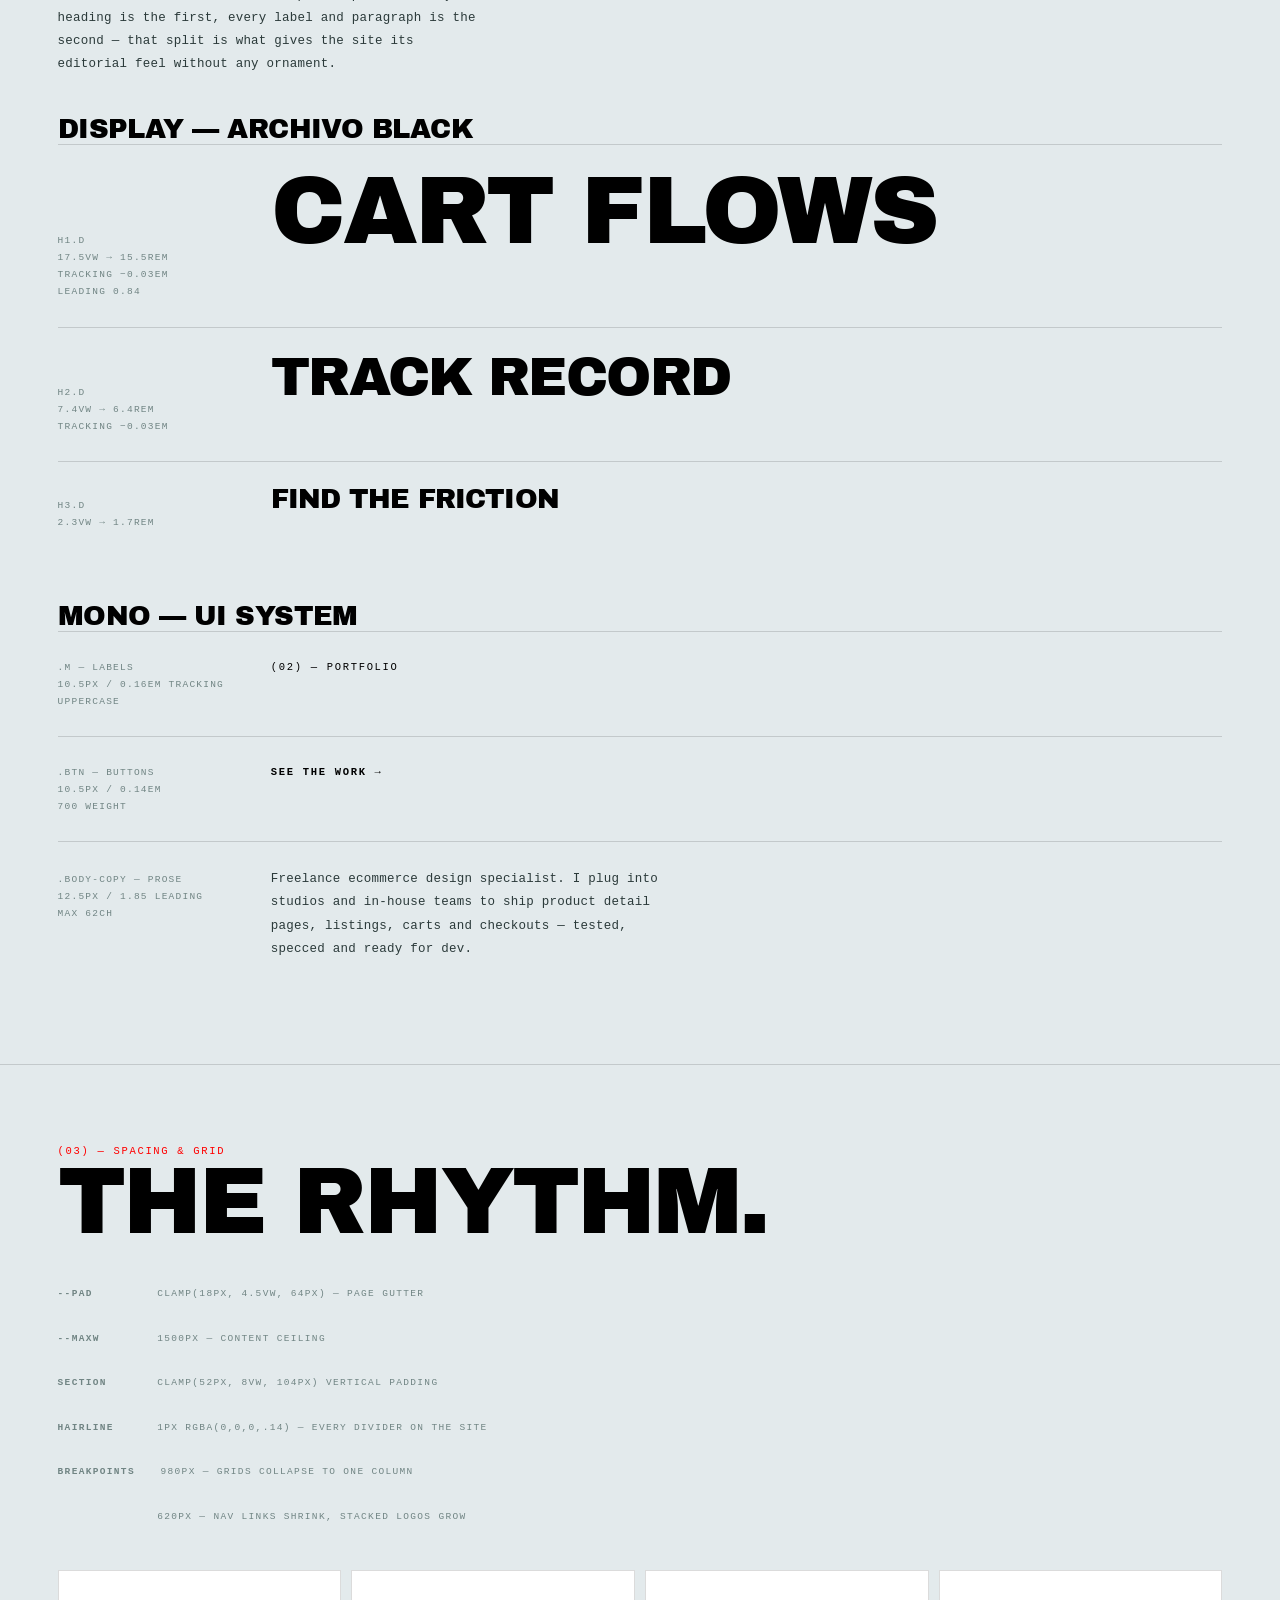
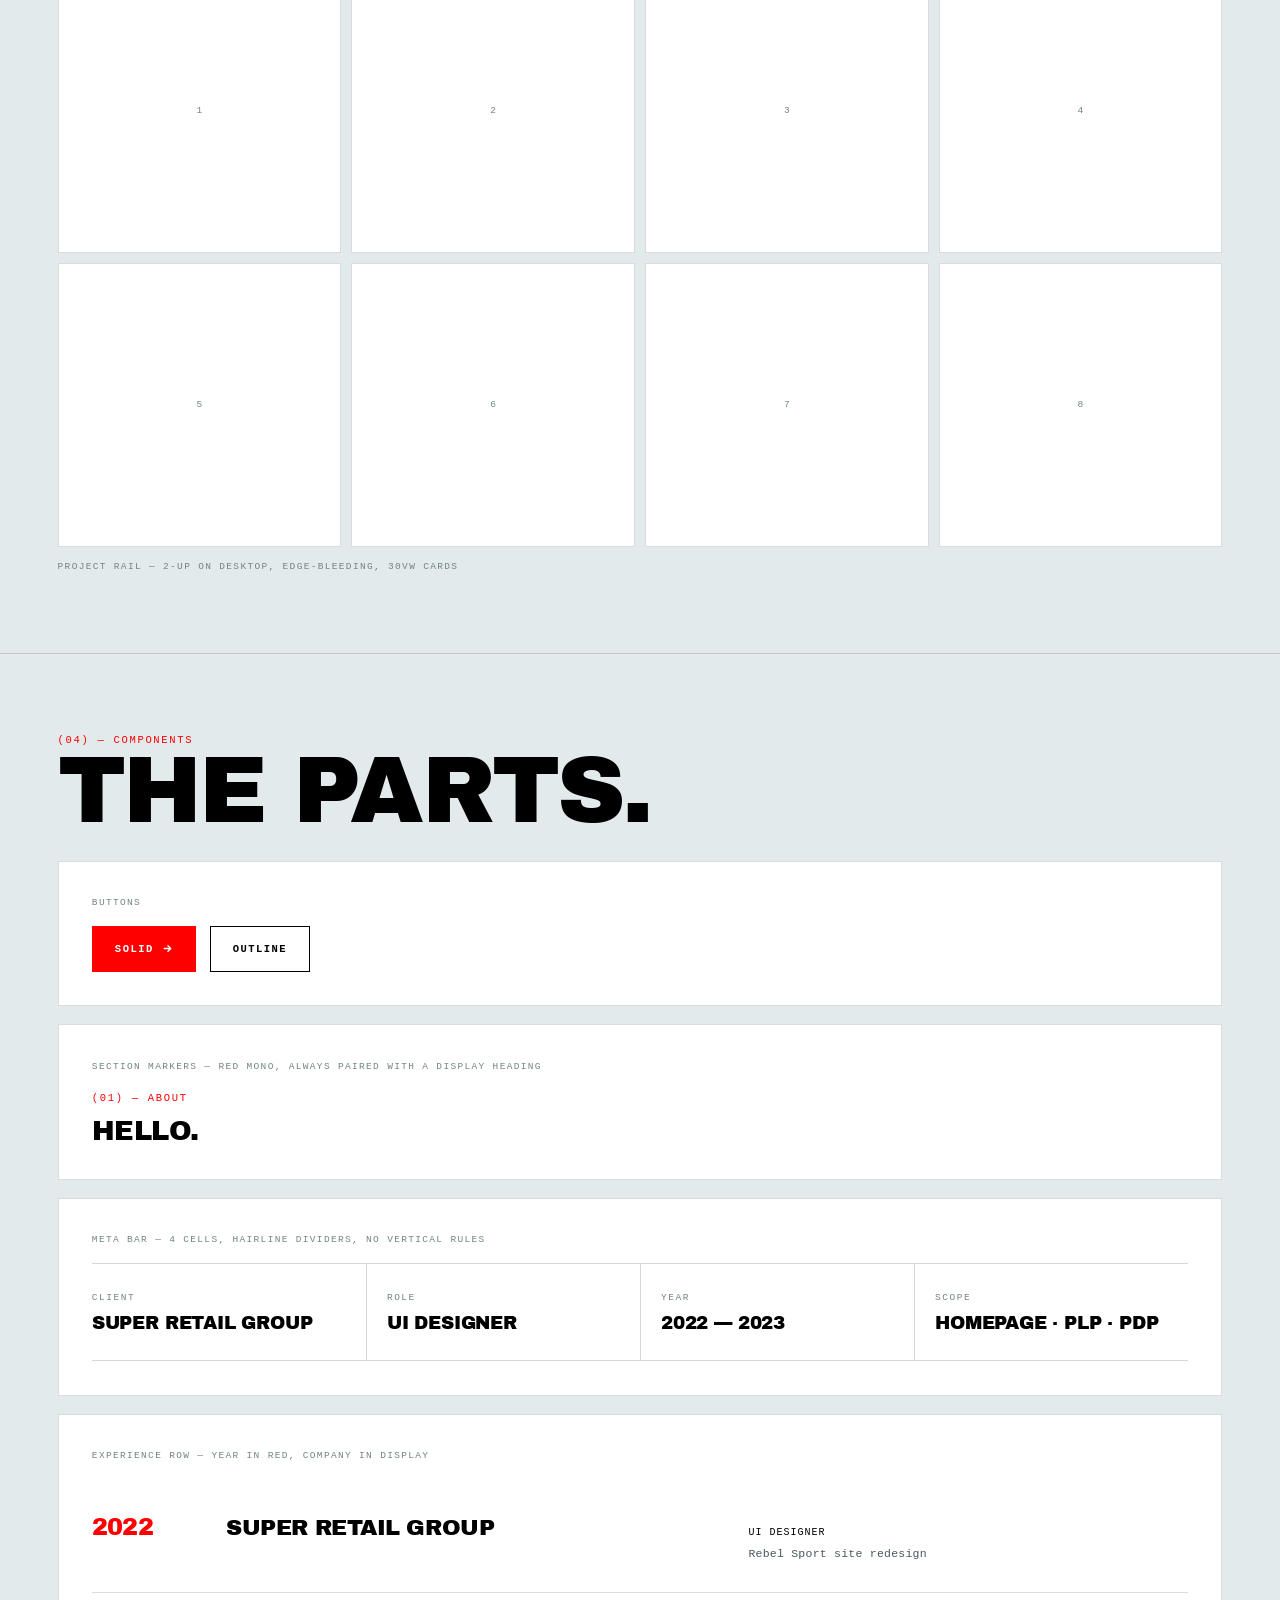
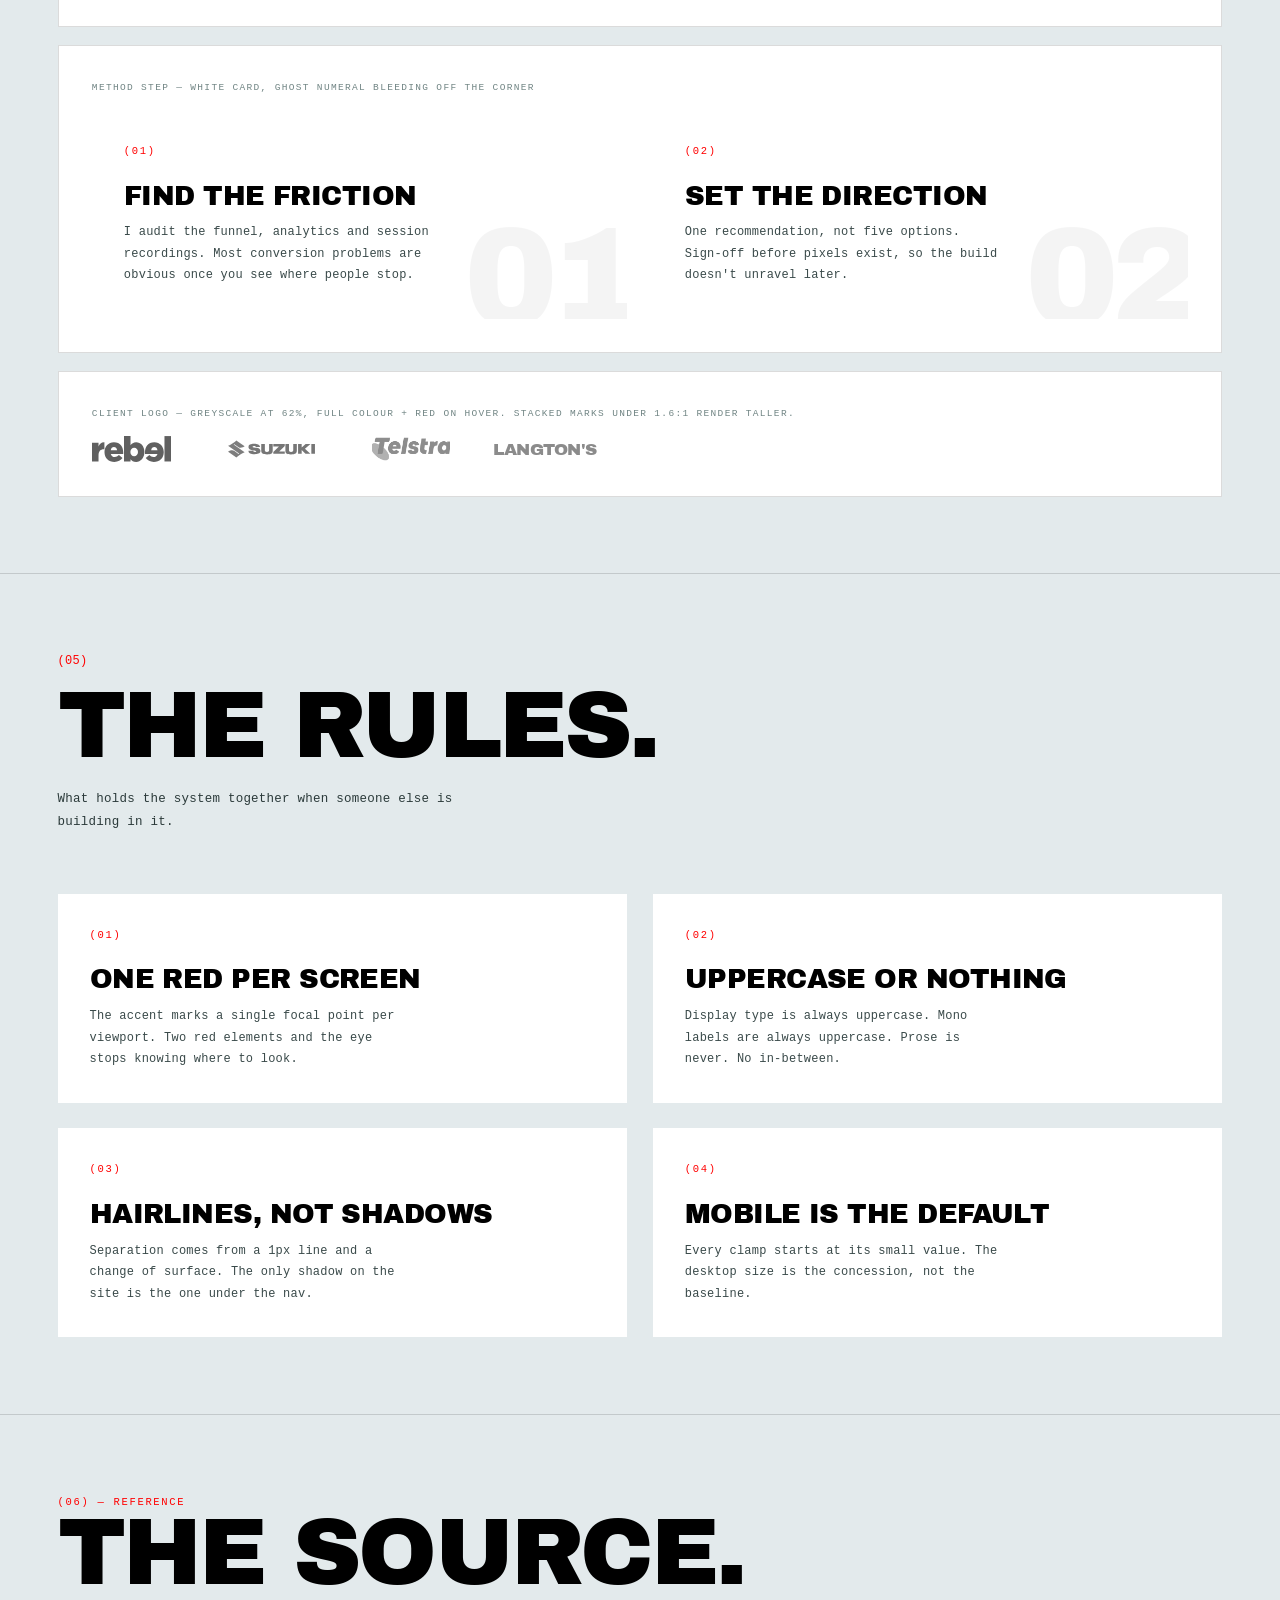
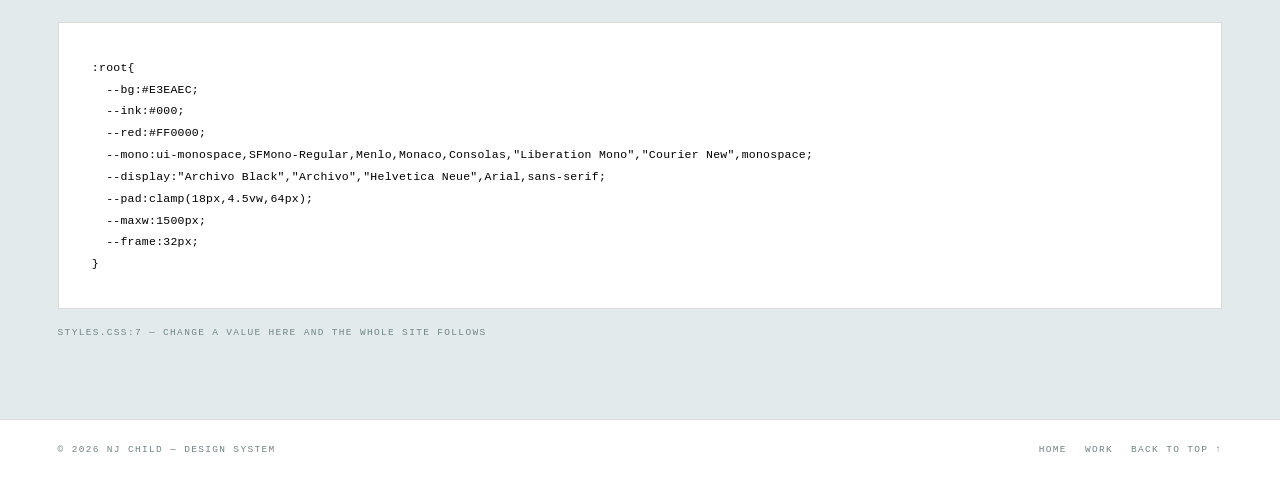
==== commit e2437711: "Remove hero frame top edge; use explicit border longhands" ====
--- a/style.html
+++ b/style.html
@@ -316,6 +316,7 @@
   --display:"Archivo Black","Archivo","Helvetica Neue",Arial,sans-serif;
   --pad:clamp(18px,4.5vw,64px);
   --maxw:1500px;
+  --frame:32px;
 }</pre>
       </div>
       <p class="m-sm" style="margin-top:16px">styles.css:7 — change a value here and the whole site follows</p>
--- a/styles.css
+++ b/styles.css
@@ -12,6 +12,7 @@
   --display:"Archivo Black","Archivo","Helvetica Neue",Arial,sans-serif;
   --pad:clamp(18px,4.5vw,64px);
   --maxw:1500px;
+  --frame:32px;
 }
 
 *{box-sizing:border-box;margin:0;padding:0}
@@ -77,7 +78,15 @@
 .px-mark::after{left:6px;top:0;width:4px;height:16px}
 
 /* ---------- HERO ---------- */
-.hero{position:relative;padding:clamp(40px,6vw,80px) 0 clamp(28px,4vw,52px);overflow:hidden}
+.hero{
+  position:relative;overflow:hidden;
+  padding:clamp(40px,6vw,80px) 0 clamp(28px,4vw,52px);
+  border-left:var(--frame) solid #fff;
+  border-right:var(--frame) solid #fff;
+  border-bottom:var(--frame) solid #fff;
+}
+/* the frame takes 32px off each side — pad the wrap back so the content holds its position */
+.hero .wrap{padding-left:calc(var(--pad) + var(--frame));padding-right:calc(var(--pad) + var(--frame))}
 .hero h1{position:relative;z-index:2}
 
 h2.hero-headline{
@@ -86,7 +95,19 @@
   text-align:right;position:relative;z-index:4;
 }
 h2.hero-headline .red{color:var(--red)}
-.hero-cta{display:flex;flex-wrap:wrap;gap:10px;margin-top:clamp(26px,3.4vw,44px)}
+.hero-tag{margin-top:clamp(18px,2.4vw,28px);font-weight:700;letter-spacing:.1em;line-height:1.5;white-space:nowrap}
+
+/* ---------- STATS ---------- */
+.stats{display:flex;flex-wrap:wrap;gap:clamp(18px,2.6vw,48px);margin-top:clamp(34px,5vw,68px)}
+.stat b{
+  display:block;font-family:var(--display);font-size:clamp(2.2rem,6.4vw,4.6rem);
+  letter-spacing:-.045em;line-height:.82;color:var(--red);
+}
+.stat small{
+  display:block;margin-top:9px;font-family:var(--mono);
+  text-transform:uppercase;letter-spacing:.14em;font-size:9.5px;
+}
+.stat+.stat{border-left:1px solid rgba(0,0,0,.18);padding-left:clamp(18px,2.6vw,44px)}
 
 .btn{
   display:inline-flex;align-items:center;gap:8px;cursor:pointer;
@@ -382,6 +403,7 @@
   .px-mark{display:none}
   .contact-list a{flex-direction:column;gap:4px}
   .contact-list small{min-width:0}
+  .hero-tag{white-space:normal}
   .rail-item{width:74vw}
 }
 @media(prefers-reduced-motion:reduce){
